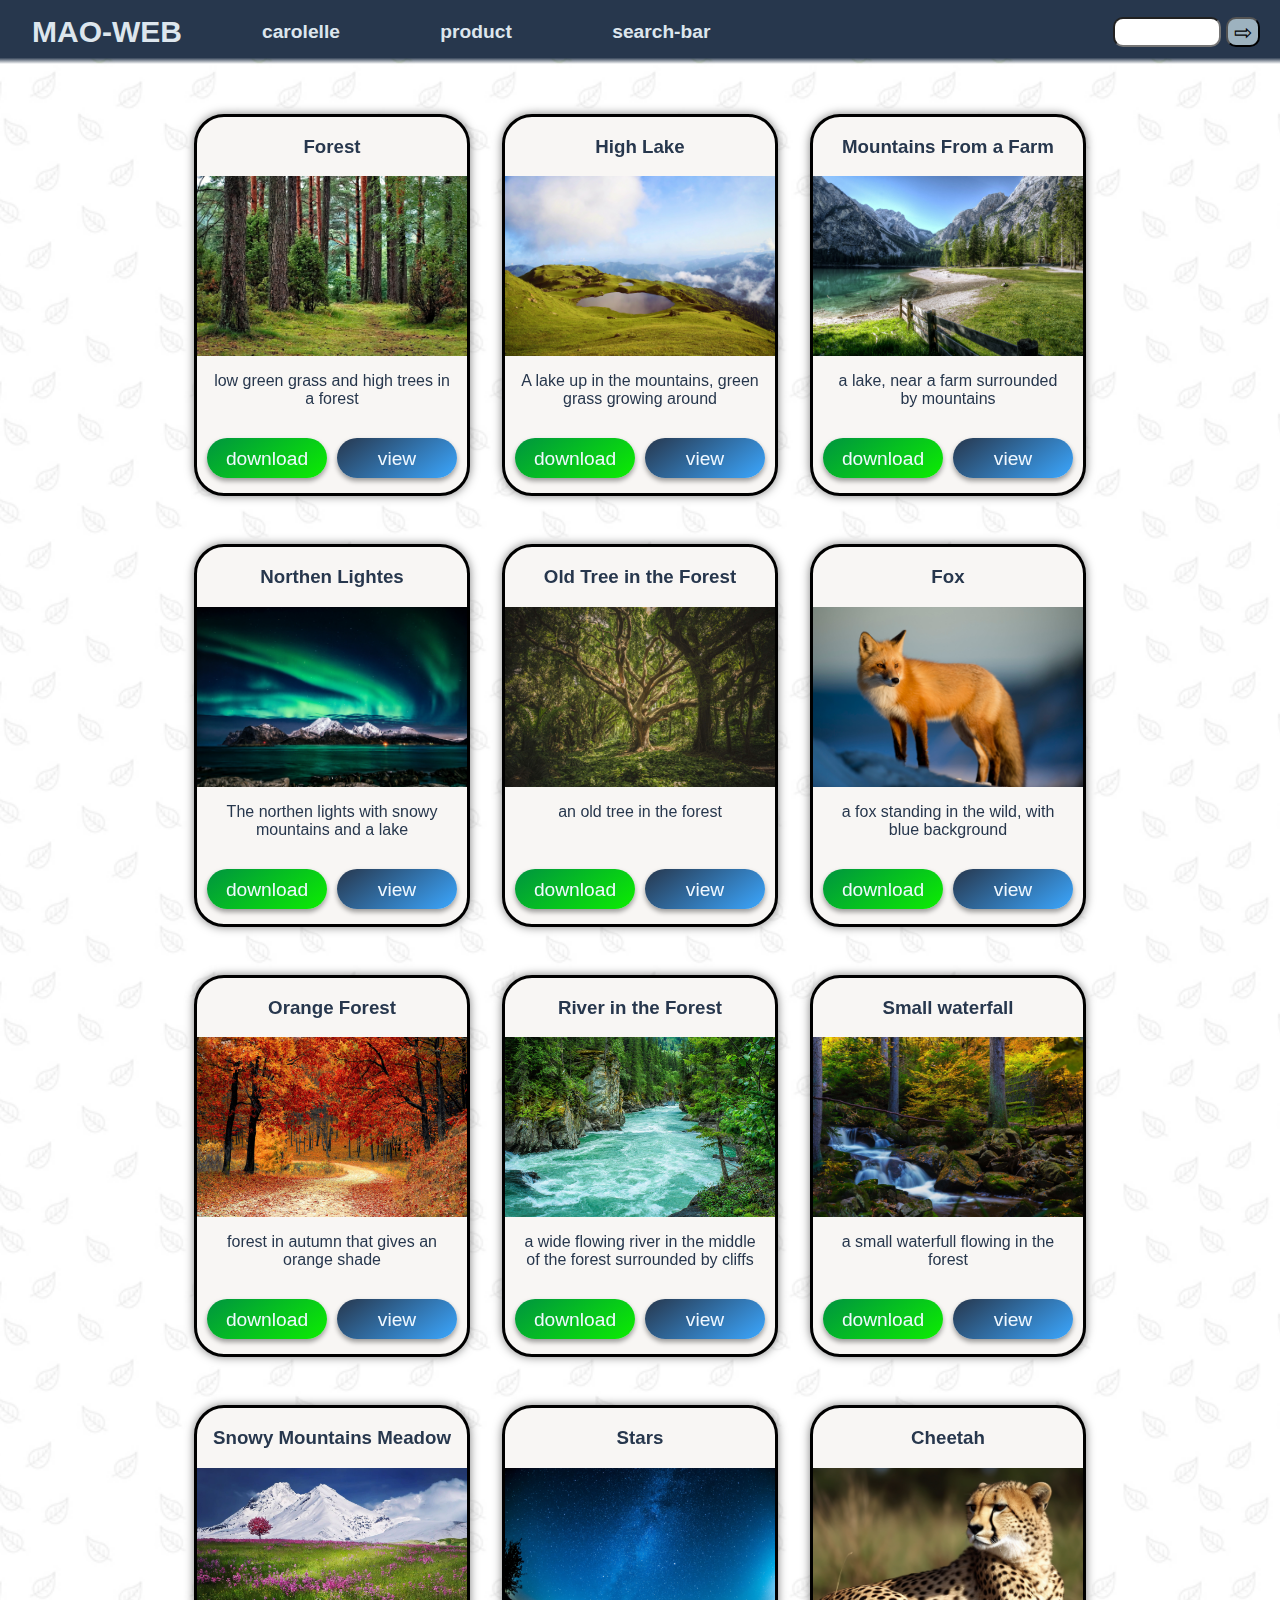
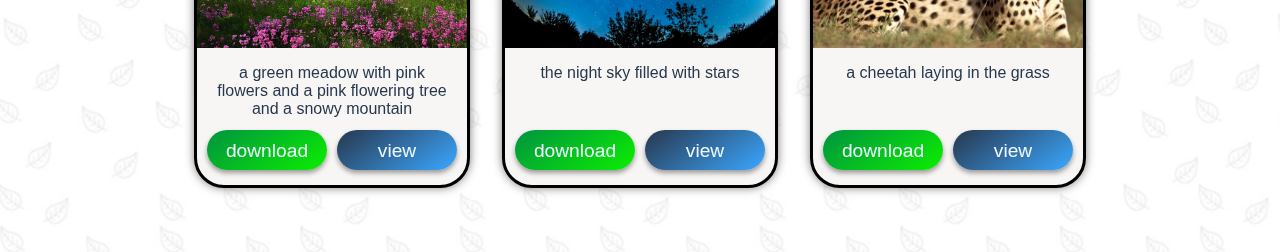
==== index.html @ fda1d151 "Update index.html" ====
<!DOCTYPE html>
<html lang="en">

<head>
    <meta charset="UTF-8">
    <meta http-equiv="X-UA-Compatible" content="IE=edge">
    <meta name="viewport" content="width=device-width, initial-scale=1.0">
    <title>Photo Album</title>
    <link rel="stylesheet" href="styles.css">
</head>

<body>

    <nav>

        <div class="open-phone-bar">
            <hr class="pro">
            <hr>
            <hr>
        </div>
        <div class="nav-div">
            <div>
                <h1 class="mao-web">
                    <span>M</span>
                    <span>A</span>
                    <span>O</span>
                    <span>-</span>
                    <span>W</span>
                    <span>E</span>
                    <span>B</span>
                </h1>
            </div>
            <div class="phone-bar">
                <a class="nav-a">carolelle</a>

                <a class="nav-a">product</a>

                <a class="nav-a">search-bar</a>
            </div>
        </div>

        <div class="form">
            <form action="">
                <input type="text"> <button class="submit">
                    <p>&#8680;</p>
                </button>
            </form>
        </div>

    </nav>

    <div class="big-img-container">
        <p>&#10005;</p>
        <img class="big-img" src="" alt="big image">
    </div>


    <main class="search-bar">
        <h1 class="no-search display-off">can't find anything</h1>
        <div class="img-div">
            <h3>Forest</h3>
            <div class="lds-roller">
                <div></div>
                <div></div>
                <div></div>
                <div></div>
                <div></div>
                <div></div>
                <div></div>
                <div></div>
            </div>
            <img src="images/forest.jpg" alt="forest">
            <div class="description">
                <p>low green grass and high trees in a forest</p>
            </div>
            <div class="buttons">
                <a href="images/forest.jpg" download="forest">
                    <button class="button download-btn">
                        <div class="ani-con">
                            <div class="ani-div"></div>
                        </div>
                        <p>download</p>
                    </button>
                </a>
                <button class="button view-btn">
                    <div class="ani-con">
                        <div class="ani-div"></div>
                    </div>
                    <p>view</p>
                </button>
            </div>

        </div>

        <div class="img-div">
            <h3>High Lake</h3>
            <div class="lds-roller">
                <div></div>
                <div></div>
                <div></div>
                <div></div>
                <div></div>
                <div></div>
                <div></div>
                <div></div>
            </div>
            <img src="images/high lake view.jpg" alt="high lake" loading="lazy">
            <div class="description">
                <p>A lake up in the mountains, green grass growing around</p>
            </div>
            <div class="buttons">
                <a href="images/high lake view.jpg" download="high lake">
                    <button class="button download-btn">
                        <div class="ani-con">
                            <div class="ani-div"></div>
                        </div>
                        <p>download</p>
                    </button>
                </a>
                <button class="button view-btn">
                    <div class="ani-con">
                        <div class="ani-div"></div>
                    </div>
                    <p>view</p>
                </button>
            </div>

        </div>

        <div class="img-div">
            <h3>Mountains From a Farm</h3>
            <div class="lds-roller">
                <div></div>
                <div></div>
                <div></div>
                <div></div>
                <div></div>
                <div></div>
                <div></div>
                <div></div>
            </div>
            <img src="images/mountains from a farm view.jpg" alt="mountains from a farm" loading="lazy">
            <div class="description">
                <p>a lake, near a farm surrounded by mountains</p>
            </div>
            <div class="buttons">
                <a href="images/mountains from a farm view.jpg" download="mountains from a farm">
                    <button class="button download-btn">
                        <div class="ani-con">
                            <div class="ani-div"></div>
                        </div>
                        <p>download</p>
                    </button>
                </a>
                <button class="button view-btn">
                    <div class="ani-con">
                        <div class="ani-div"></div>
                    </div>
                    <p>view</p>
                </button>
            </div>

        </div>

        <div class="img-div">
            <h3>Northen Lightes</h3>
            <div class="lds-roller">
                <div></div>
                <div></div>
                <div></div>
                <div></div>
                <div></div>
                <div></div>
                <div></div>
                <div></div>
            </div>
            <img src="images/northen lightes view.jpg" alt="northen lightes" loading="lazy">
            <div class="description">
                <p>The northen lights with snowy mountains and a lake</p>
            </div>
            <div class="buttons">
                <a href="images/northen lightes view.jpg" download="northen lightes">
                    <button class="button download-btn">
                        <div class="ani-con">
                            <div class="ani-div"></div>
                        </div>
                        <div class="ani-con">
                            <div class="ani-div"></div>
                        </div>
                        <p>download</p>
                    </button>
                </a>
                <button class="button view-btn">
                    <div class="ani-con">
                        <div class="ani-div"></div>
                    </div>
                    <p>view</p>
                </button>
            </div>

        </div>

        <div class="img-div">
            <h3>Old Tree in the Forest</h3>
            <div class="lds-roller">
                <div></div>
                <div></div>
                <div></div>
                <div></div>
                <div></div>
                <div></div>
                <div></div>
                <div></div>
            </div>
            <img src="images/old tree in the forest view.jpg" alt="old tree in the forest" loading="lazy">
            <div class="description">
                <p>an old tree in the forest</p>
            </div>
            <div class="buttons">
                <a href="images/old tree in the forest view.jpg" download="old tree in the forest">
                    <button class="button download-btn">
                        <div class="ani-con">
                            <div class="ani-div"></div>
                        </div>
                        <p>download</p>
                    </button>
                </a>
                <button class="button view-btn">
                    <div class="ani-con">
                        <div class="ani-div"></div>
                    </div>
                    <p>view</p>
                </button>
            </div>

        </div>

        <div class="img-div">
            <h3>Fox</h3>
            <div class="lds-roller">
                <div></div>
                <div></div>
                <div></div>
                <div></div>
                <div></div>
                <div></div>
                <div></div>
                <div></div>
            </div>
            <img src="images/fox.jpg" alt="fox" loading="lazy">
            <div class="description">
                <p>a fox standing in the wild, with blue background</p>
            </div>
            <div class="buttons">
                <a href="images/fox.jpg" download="fox">
                    <button class="button download-btn">
                        <div class="ani-con">
                            <div class="ani-div"></div>
                        </div>
                        <p>download</p>
                    </button>
                </a>
                <button class="button view-btn">
                    <div class="ani-con">
                        <div class="ani-div"></div>
                    </div>
                    <p>view</p>
                </button>
            </div>

        </div>

        <div class="img-div">
            <h3>Orange Forest</h3>
            <div class="lds-roller">
                <div></div>
                <div></div>
                <div></div>
                <div></div>
                <div></div>
                <div></div>
                <div></div>
                <div></div>
            </div>
            <img src="images/orange forest view.jpg" alt="orange forest" loading="lazy">
            <div class="description">
                <p>forest in autumn that gives an orange shade</p>
            </div>
            <div class="buttons">
                <a href="images/orange forest view.jpg" download="orange forest">
                    <button class="button download-btn">
                        <div class="ani-con">
                            <div class="ani-div"></div>
                        </div>
                        <p>download</p>
                    </button>
                </a>
                <button class="button view-btn">
                    <div class="ani-con">
                        <div class="ani-div"></div>
                    </div>
                    <p>view</p>
                </button>
            </div>

        </div>

        <div class="img-div">
            <h3>River in the Forest</h3>
            <div class="lds-roller">
                <div></div>
                <div></div>
                <div></div>
                <div></div>
                <div></div>
                <div></div>
                <div></div>
                <div></div>
            </div>
            <img src="images/river in the forest view.jpg" alt="river in the forest" loading="lazy">
            <div class="description">
                <p>a wide flowing river in the middle of the forest surrounded by cliffs</p>
            </div>
            <div class="buttons">
                <a href="images/river in the forest view.jpg" download="river in the forest">
                    <button class="button download-btn">
                        <div class="ani-con">
                            <div class="ani-div"></div>
                        </div>
                        <p>download</p>
                    </button>
                </a>
                <button class="button view-btn">
                    <div class="ani-con">
                        <div class="ani-div"></div>
                    </div>
                    <p>view</p>
                </button>
            </div>

        </div>

        <div class="img-div">
            <h3>Small waterfall</h3>
            <div class="lds-roller">
                <div></div>
                <div></div>
                <div></div>
                <div></div>
                <div></div>
                <div></div>
                <div></div>
                <div></div>
            </div>
            <img src="images/small waterful im  the forest view.jpg" alt="small waterful im  the forest" loading="lazy">
            <div class="description">
                <p>a small waterfull flowing in the forest</p>
            </div>
            <div class="buttons">
                <a href="images/small waterful im  the forest view.jpg" download="small waterful im  the forest">
                    <button class="button download-btn">
                        <div class="ani-con">
                            <div class="ani-div"></div>
                        </div>
                        <p>download</p>
                    </button>
                </a>
                <button class="button view-btn">
                    <div class="ani-con">
                        <div class="ani-div"></div>
                    </div>
                    <p>view</p>
                </button>
            </div>

        </div>

        <div class="img-div">
            <h3>Snowy Mountains Meadow</h3>
            <div class="lds-roller">
                <div></div>
                <div></div>
                <div></div>
                <div></div>
                <div></div>
                <div></div>
                <div></div>
                <div></div>
            </div>
            <img src="images/snowy mountains in the medo.jpg" alt="snowy mountains in the meadow" loading="lazy">
            <div class="description">
                <p>a green meadow with pink flowers and a pink flowering tree and a snowy mountain</p>
            </div>
            <div class="buttons">
                <a href="images/snowy mountains in the medo.jpg" download="snowy mountains in the meadow">
                    <button class="button download-btn">
                        <div class="ani-con">
                            <div class="ani-div"></div>
                        </div>
                        <p>download</p>
                    </button>
                </a>
                <button class="button view-btn">
                    <div class="ani-con">
                        <div class="ani-div"></div>
                    </div>
                    <p>view</p>
                </button>
            </div>

        </div>

        <div class="img-div">
            <h3>Stars</h3>
            <div class="lds-roller">
                <div></div>
                <div></div>
                <div></div>
                <div></div>
                <div></div>
                <div></div>
                <div></div>
                <div></div>
            </div>
            <img src="images/stars view.jpg" alt="stars" loading="lazy">
            <div class="description">
                <p>the night sky filled with stars</p>
            </div>
            <div class="buttons">
                <a href="images/stars view.jpg" download="stars">
                    <button class="button download-btn">
                        <div class="ani-con">
                            <div class="ani-div"></div>
                        </div>
                        <p>download</p>
                    </button>
                </a>
                <button class="button view-btn">
                    <div class="ani-con">
                        <div class="ani-div"></div>
                    </div>
                    <p>view</p>
                </button>
            </div>

        </div>

        <div class="img-div">
            <h3>Cheetah</h3>
            <div class="lds-roller">
                <div></div>
                <div></div>
                <div></div>
                <div></div>
                <div></div>
                <div></div>
                <div></div>
                <div></div>
            </div>
            <img src="images/cheetah.jpg" alt="cheetah" loading="lazy">
            <div class="description">
                <p>a cheetah laying in the grass</p>
            </div>
            <div class="buttons">
                <a href="images/cheetah.jpg" download="cheetah">
                    <button class="button download-btn">
                        <div class="ani-con">
                            <div class="ani-div"></div>
                        </div>
                        <p>download</p>
                    </button>
                </a>
                <button class="button view-btn">
                    <div class="ani-con">
                        <div class="ani-div"></div>
                    </div>
                    <p>view</p>
                </button>
            </div>

        </div>

    </main>

    <footer></footer>
    <script src="script.js"></script>
</body>

</html>
---- styles.css ----
body {
    background-size: 600px;
    background-image: url("images/pattern.webp");
    margin: 0;
    font-family: Helvetica, sans-serif;
}

h1 {
    color: #DDE6ED;
}

nav {
    background: linear-gradient(to bottom, #27374D 90%, #27374D00);
    display: flex;
    align-items: center;
    justify-content: space-between;
    width: 100vw;

}

.open-phone-bar {
    display: none;
}

.mao-web {
    font-size: 0px;
    margin: 0 2rem;

}

.mao-web span {
    font-size: 30px;
}

.mao-web span:nth-child(1) {
    margin: 0;
    padding: 0;
    animation-name: mao-web;
    animation-duration: 3s;
    animation-delay: 0s;
    animation-iteration-count: infinite;

}


.mao-web span:nth-child(2) {
    margin: 0;
    padding: 0;
    animation-name: mao-web;
    animation-duration: 3s;
    animation-delay: 0.2s;
    animation-iteration-count: infinite;
}

.mao-web span:nth-child(3) {
    margin: 0;
    padding: 0;
    animation-name: mao-web;
    animation-duration: 3s;
    animation-delay: 0.4s;
    animation-iteration-count: infinite;
}

.mao-web span:nth-child(4) {
    margin: 0;
    padding: 0;
    animation-name: mao-web;
    animation-duration: 3s;
    animation-delay: 0.6s;
    animation-iteration-count: infinite;
}

.mao-web span:nth-child(5) {
    margin: 0;
    padding: 0;
    animation-name: mao-web;
    animation-duration: 3s;
    animation-delay: 0.8s;
    animation-iteration-count: infinite;
}

.mao-web span:nth-child(6) {
    margin: 0;
    padding: 0;
    animation-name: mao-web;
    animation-duration: 3s;
    animation-delay: 1s;
    animation-iteration-count: infinite;
}

.mao-web span:nth-child(7) {
    margin: 0;
    padding: 0;
    animation-name: mao-web;
    animation-duration: 3s;
    animation-delay: 1.2s;
    animation-iteration-count: infinite;
}

@keyframes mao-web {
    0% {
        text-shadow: rgb(0, 0, 0) 0px 0 0px;
        ;
    }


    17% {
        text-shadow: white 0px 0px 5px;
    }

    34% {
        text-shadow: rgb(0, 0, 0) 0px 0 0px;
    }


}



.nav-div {
    display: flex;
    align-items: center;
    height: 4rem;
}

.nav-a {
    color: #DDE6ED;
    cursor: pointer;
    font-weight: bold;
    text-decoration: none;
    text-underline-position: inherit;
    margin: 0 3rem;
    font-size: 1.2rem;
    transition: 0.15s;
}



.nav-a:hover {
    text-shadow: #000000 0 0 3px;
    color: #9DB2BF
}

.active-nav-div {
    border-bottom: none;
}

.search-bar img {
    cursor: pointer;
    opacity: 0;
    transition: 0.3s;
    object-fit: cover;
    width: 270px;
    height: 180px;
}

.search-bar img:hover {
    filter: brightness(120%);
}

.search-bar h3 {
    color: #27374D;
    text-align: center;
}

.search-bar p {
    color: #27374D;
    padding: 110px;
    text-align: center;
    padding: 0 5px;
    height: 50px;
}

.loading {
    position: absolute;
}

.search-bar {
    background-color: #ffffff50;
    backdrop-filter: grayscale(100%);
    padding: 5%;
    padding-top: 50px;
    display: flex;
    justify-content: center;
    align-items: center;
    column-gap: 2rem;
    row-gap: 3rem;
    min-height: 74vh;
    flex-flow: wrap;

}

.description {
    padding: 0 10px;
}

.img-div {
    box-shadow: #00000080 0 0 10px;
    background-color: #27374D;
    background-color: #F8F6F4;
    display: flex;
    flex-direction: column;
    align-items: center;
    justify-content: center;
    width: 270px;
    border-style: solid;
    border-radius: 30px;
}

.submit {
    display: flex;
    justify-content: center;
    align-items: center;
    margin-right: 20px;
    padding: auto;
    background-color: #9DB2BF;
    font-size: 1.4rem;
    height: 30px;
    width: 34px;
    border-radius: 10px;
}

.submit:hover {
    background-color: #526D82;
}

.submit:active {
    box-shadow: #9DB2BF 0 0 3px;
}

form {
    display: flex;
    align-items: center;
}


input[type="text"] {
    font-size: 1.2rem;
    margin-right: 5px;
    height: 24px;
    position: relative;
    left: 0px;
    width: 100px;
    border-radius: 10px;
    transition: 0.3s;
}

input[type="text"]:focus {
    outline: none;
    width: 250px;
    box-shadow: #9DB2BF 0 0 10px;
}

.lds-roller {
    display: inline-block;
    position: absolute;
    width: 80px;
    height: 80px;
}

.lds-roller div {
    animation: lds-roller 1.2s cubic-bezier(0.5, 0, 0.5, 1) infinite;
    transform-origin: 40px 40px;
}

.lds-roller div:after {
    content: " ";
    display: block;
    position: absolute;
    width: 7px;
    height: 7px;
    border-radius: 50%;
    background: #27374D;
    margin: -4px 0 0 -4px;
}

.lds-roller div:nth-child(1) {
    animation-delay: -0.036s;
}

.lds-roller div:nth-child(1):after {
    top: 63px;
    left: 63px;
}

.lds-roller div:nth-child(2) {
    animation-delay: -0.072s;
}

.lds-roller div:nth-child(2):after {
    top: 68px;
    left: 56px;
}

.lds-roller div:nth-child(3) {
    animation-delay: -0.108s;
}

.lds-roller div:nth-child(3):after {
    top: 71px;
    left: 48px;
}

.lds-roller div:nth-child(4) {
    animation-delay: -0.144s;
}

.lds-roller div:nth-child(4):after {
    top: 72px;
    left: 40px;
}

.lds-roller div:nth-child(5) {
    animation-delay: -0.18s;
}

.lds-roller div:nth-child(5):after {
    top: 71px;
    left: 32px;
}

.lds-roller div:nth-child(6) {
    animation-delay: -0.216s;
}

.lds-roller div:nth-child(6):after {
    top: 68px;
    left: 24px;
}

.lds-roller div:nth-child(7) {
    animation-delay: -0.252s;
}

.lds-roller div:nth-child(7):after {
    top: 63px;
    left: 17px;
}

.lds-roller div:nth-child(8) {
    animation-delay: -0.288s;
}

.lds-roller div:nth-child(8):after {
    top: 56px;
    left: 12px;
}

@keyframes lds-roller {
    0% {
        transform: rotate(0deg);
    }

    100% {
        transform: rotate(360deg);
    }
}

.big-img-container {
    background-color: #000000d1;
    backdrop-filter: blur(10px);
    width: 100%;
    height: 100%;
    position: fixed;
    display: none;
    align-items: center;
    justify-content: center;
    z-index: 100;
    top: 0;
}

.big-img-container p {
    margin: 0;
    cursor: pointer;
    font-weight: bold;
    font-size: 1.7rem;
    display: flex;
    align-items: center;
    justify-content: center;
    background-color: #00000050;
    width: 50px;
    height: 50px;
    border-radius: 50%;
    color: aliceblue;
    position: absolute;
    top: 20px;
    right: 40px;
}

.big-img {
    max-width: 90vw;
    max-height: 90vh;
}

.buttons {
    display: grid;
    grid-template-columns: 1fr 1fr;
    text-align: center;
    gap: 10px;
}

.buttons p {
    margin: 0;
    padding: 0;
    height: 20px;
    color: aliceblue;
}

.buttons a {
    cursor: default;
    text-decoration: none;
}

.button {
    border: none;
    margin: 0px;
    padding: 0px;
    font-size: 1.2rem;
    transition: 0.3s;
    box-shadow: #00000060 0 3px 5px;
    cursor: pointer;
    display: flex;
    align-items: center;
    justify-content: center;
    margin-bottom: 15px;
    height: 40px;
    width: 120px;
    border-radius: 20px;
}

.button:hover {
    transform: translateY(-3px);
    box-shadow: #00000060 0 6px 15px;
}

.button:active {
    box-shadow: #00000060 0 1px 3px;
    transform: translateY(2px);
}

.view-btn {
    overflow: hidden;
    background: linear-gradient(0.90turn, #3ba7ff, #27374D);
}

.download-btn {
    overflow: hidden;
    background: linear-gradient(0.90turn, #0cee00, #009440);
}

.ani-div {
    background-color: #00ffff;
    height: 200px;
    width: 5px;
    position: absolute;
    z-index: 10;
    transform: translate(-30px);
    animation-iteration-count: infinite;
    animation-name: hover-btn;
    animation-timing-function: ease;
    animation-duration: 3s;

}

.ani-con {
    display: none;
    transform: rotate(15deg)
}


@keyframes hover-btn {
    0% {
        transform: translate(-50px, -150px);
    }

    20% {
        transform: translate(110px, -100px);
    }

    100% {
        transform: translate(110px, -100px);
    }

}

.display-off {
    display: none;
}

@media (max-width: 1140px) {
    .phone-bar {
        transform: scale(0);
        display: flex;
        flex-direction: column;
        background-color: #27374D;
        position: absolute;
        left: 0;
        top: 57px;
        align-items: start;
        padding: 20px 10px 5px;
        z-index: 10;
        border-bottom-right-radius: 20px;
    }

    .nav-a {
        margin: 0.3rem 0.3rem;
        font-size: 1.2rem;
        transition: 0.15s;
    }

    .open-phone-bar {
        padding: 0.1rem;
        display: flex;
        flex-direction: column;
        align-items: center;
        justify-content: center;
        position: absolute;
        left: 10px;
        top: 10px;
        width: 28px;
        height: 28px;
        background-color: #27374D;
        border-style: solid;
        border-color: #DDE6ED;
        border-width: 4px;
        border-radius: 12px;
    }

    .open-phone-bar:hover {
        border-color: #526D82;
    }

    .open-phone-bar hr {
        background-color: #DDE6ED;
        height: 4px;
        width: 65%;
        padding: 0;
        margin: 0.1rem auto;
        border: none;
        border-radius: 1.5px;
    }

    .open-phone-bar hr:hover {
        background-color: #526D82;
    }

    .mao-web {
        font-size: 0px;
        margin: 0 0 0 4rem;
        padding: 0;
    }

    .mao-web span {
        font-size: 1.5rem;
    }

    input[type="text"]:focus {
        width: 100px;
    }

    .big-img-container {
        height: 110%;
    }

    .big-img-container p {
        margin-right: 20px;
    }

    .submit p {
        margin: 0;
        padding: 0;
    }
}


@media (max-width: 300px) {
    .phone-bar {
        transform: scale(0);
        display: flex;
        flex-direction: column;
        background-color: #27374D;
        position: absolute;
        left: 0;
        top: 57px;
        align-items: start;
        padding: 20px 15px;
        z-index: 10;
        border-bottom-right-radius: 20px;
    }

    .nav-a {
        margin: 0.3rem 0.1rem;
        font-size: 1.2rem;
        transition: 0.15s;
    }

    .open-phone-bar {

        display: inline;
        position: absolute;
        left: 8px;
        top: 12px;
        width: 26px;
        height: 26px;
        background-color: #27374D;
        border-style: solid;
        border-color: #DDE6ED;
        border-width: 4px;
        border-radius: 8px;
    }

    .open-phone-bar:hover {
        border-color: #526D82;
    }

    .open-phone-bar hr {
        background-color: #DDE6ED;
        height: 4px;
        width: 65%;
        padding: 0;
        margin: 0.2rem auto;
        border: none;
        border-radius: 1.5px;
    }

    .mao-web {
        font-size: 0px;
        width: 100px;
        margin: 0 0 0 3rem;
        padding: 0;
    }

    .mao-web span {
        font-size: 1.2rem;
    }

    input[type="text"]:focus {
        width: 70px;
    }

    input[type="text"] {
        width: 70px;
    }

    .big-img-container p {

        right: 20px;
    }

    .img-div {
        width: 260px;
    }

    .search-bar img {
        width: 260px;
    }

    button {
        margin-right: 15px;
    }

    .big-img-container {
        height: 110%;
    }

}
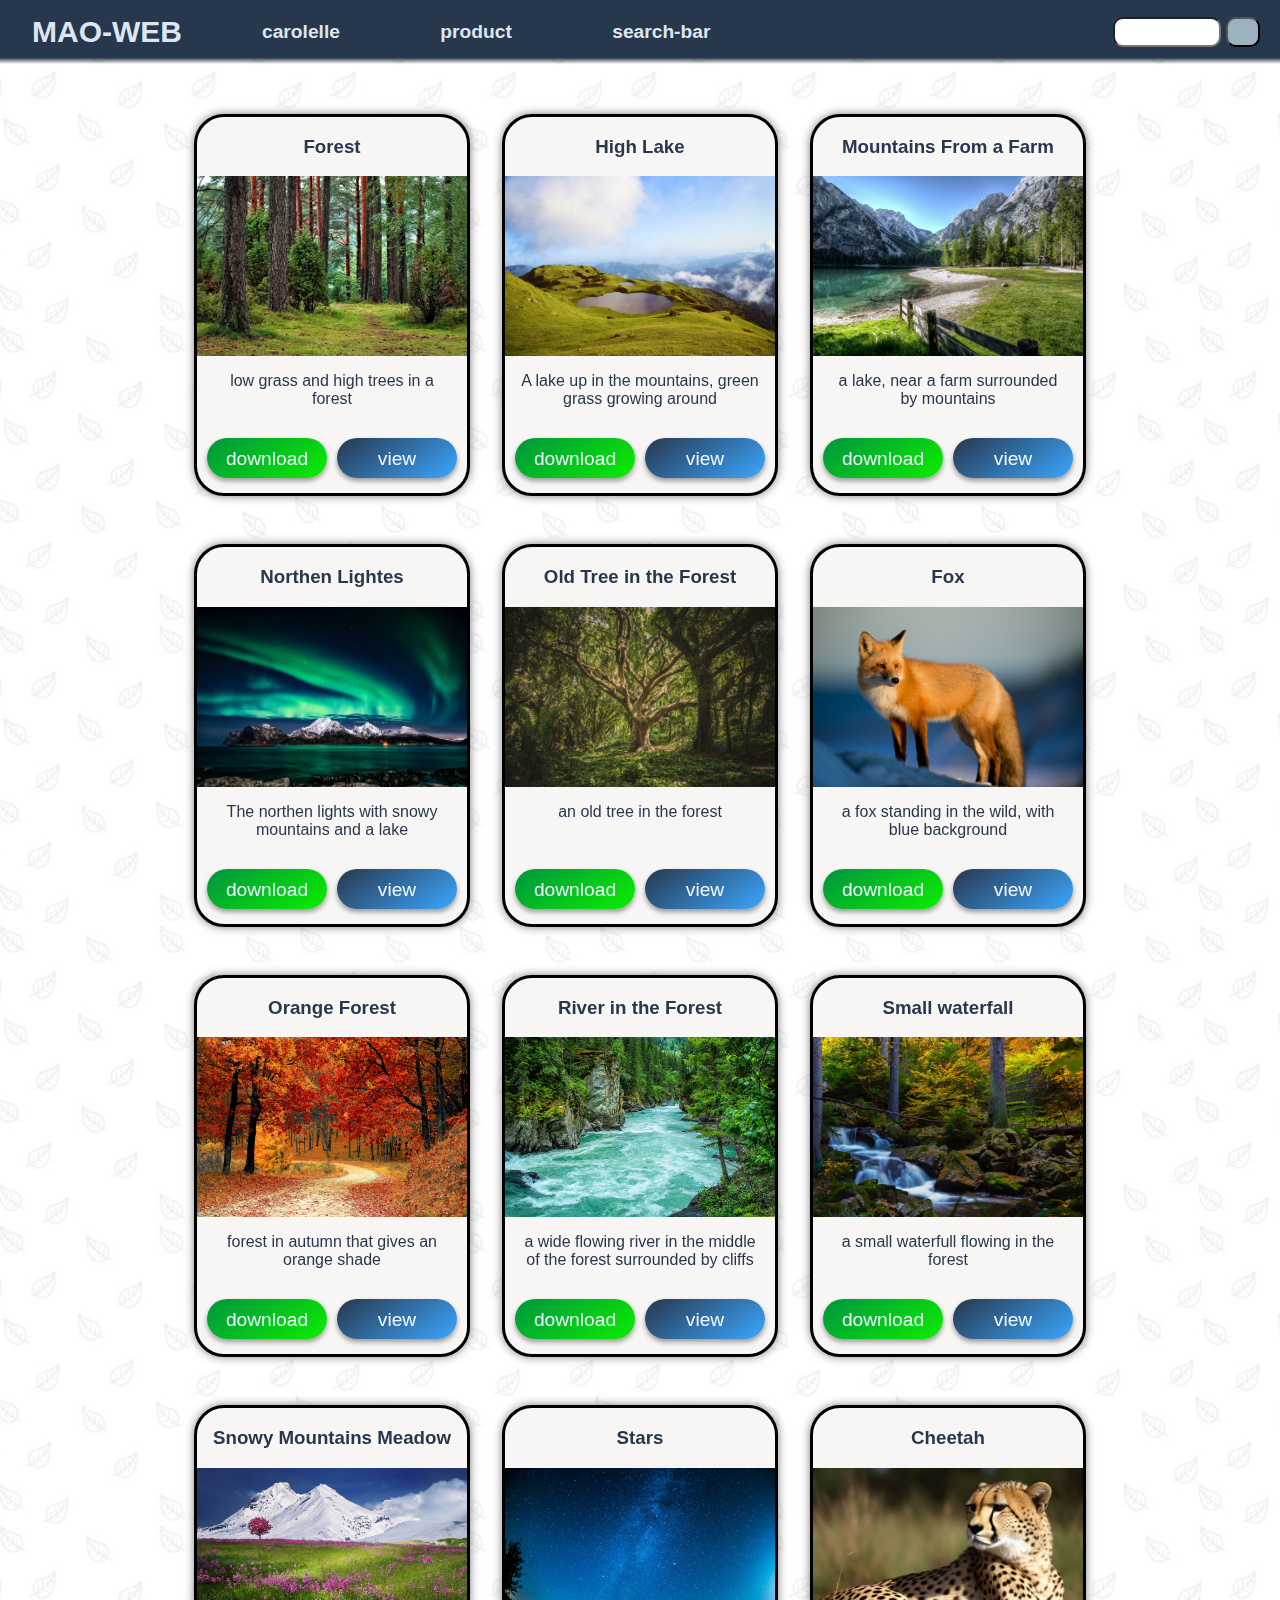
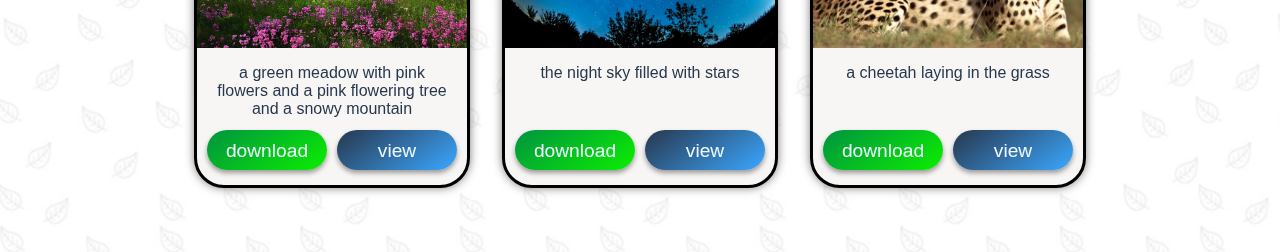
==== commit 7323ef4e: "Add files via upload" ====
--- a/index.html
+++ b/index.html
@@ -42,7 +42,7 @@
         <div class="form">
             <form action="">
                 <input type="text"> <button class="submit">
-                    <p>&#8680;</p>
+                    <img src="images/search.png" alt="">
                 </button>
             </form>
         </div>
@@ -71,7 +71,7 @@
             </div>
             <img src="images/forest.jpg" alt="forest">
             <div class="description">
-                <p>low green grass and high trees in a forest</p>
+                <p>low grass and high trees in a forest</p>
             </div>
             <div class="buttons">
                 <a href="images/forest.jpg" download="forest">
@@ -486,4 +486,4 @@
     <script src="script.js"></script>
 </body>
 
-</html>
+</html>--- a/styles.css
+++ b/styles.css
@@ -218,6 +218,11 @@
     height: 30px;
     width: 34px;
     border-radius: 10px;
+}
+
+.submit img {
+    height: 15px;
+    width: 15px;
 }
 
 .submit:hover {
@@ -566,6 +571,12 @@
         margin-right: 20px;
     }
 
+    .submit {
+        display: flex;
+        align-items: center;
+        justify-content: center;
+    }
+
     .submit p {
         margin: 0;
         padding: 0;
@@ -663,4 +674,4 @@
         height: 110%;
     }
 
-}
+}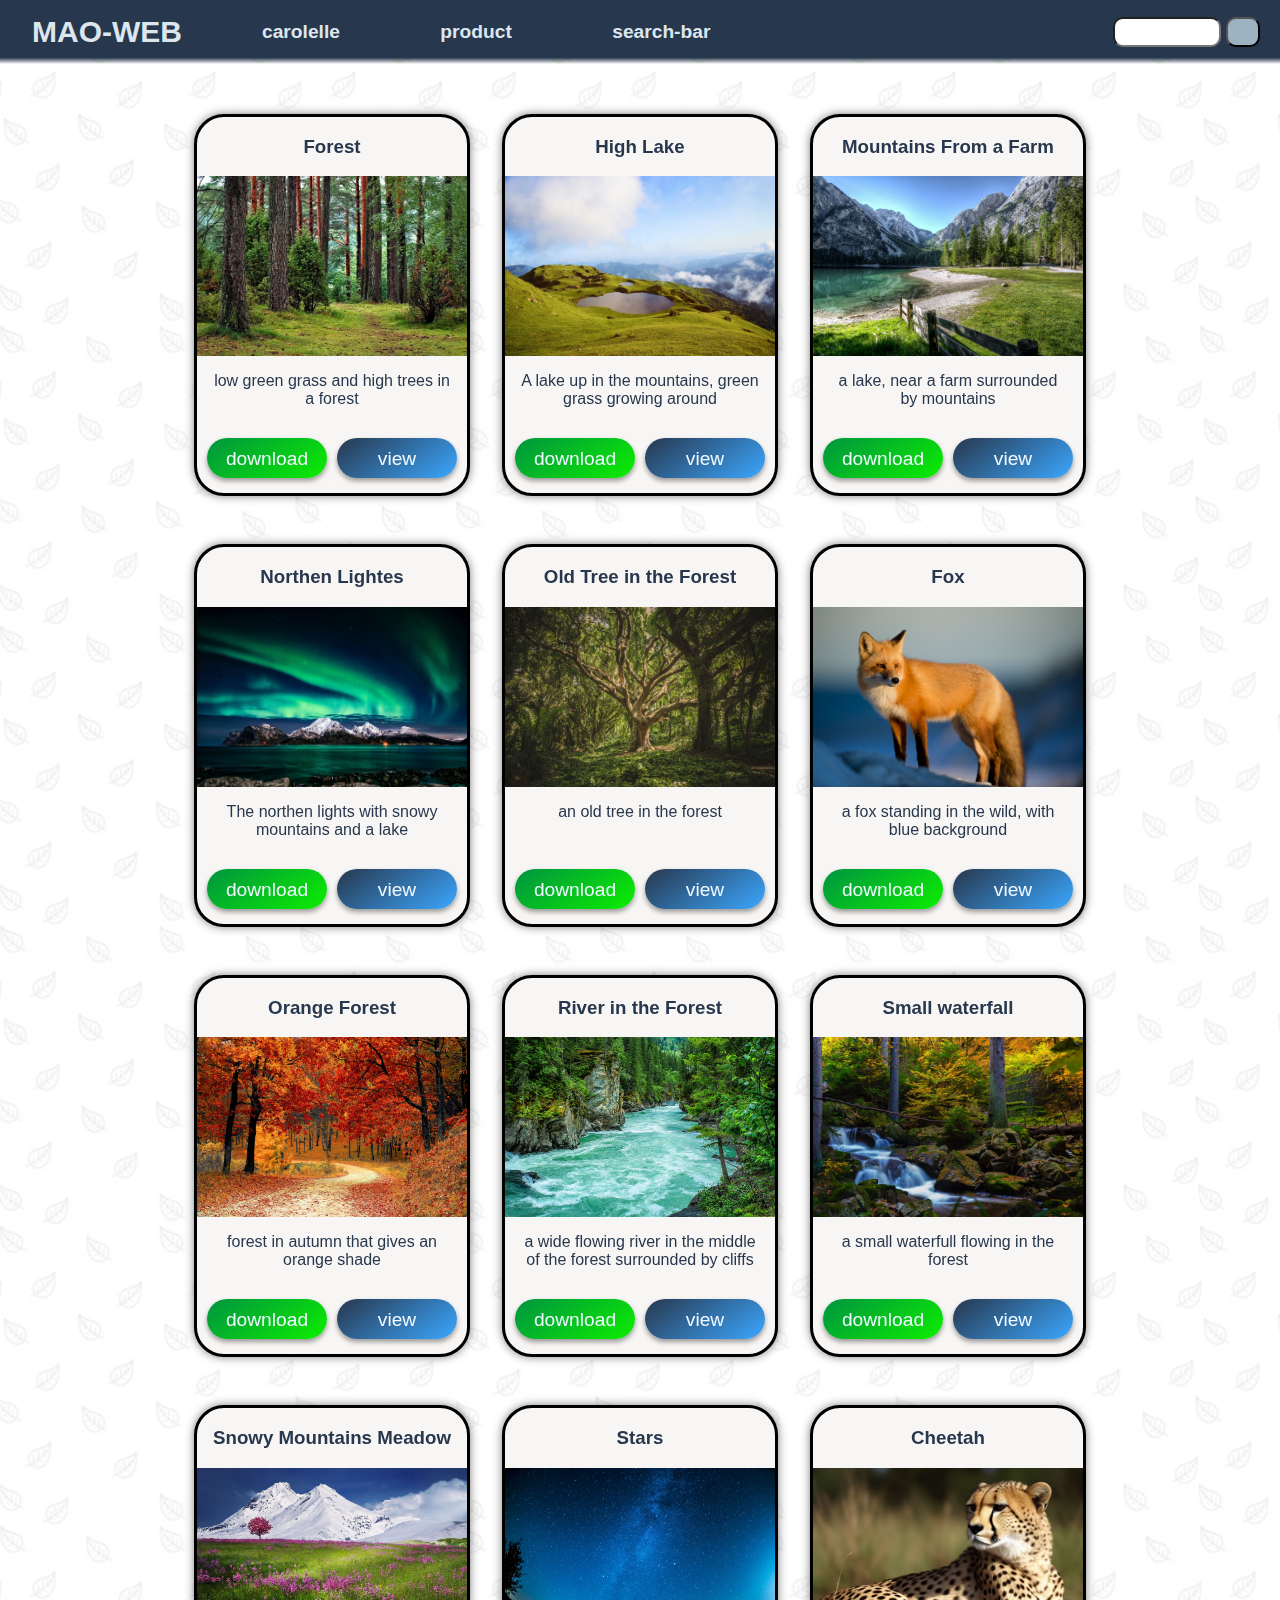
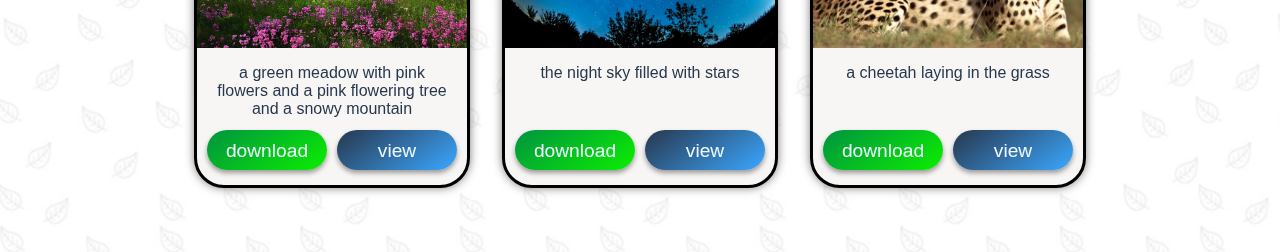
==== commit 3be58316: "Update index.html" ====
--- a/index.html
+++ b/index.html
@@ -71,7 +71,7 @@
             </div>
             <img src="images/forest.jpg" alt="forest">
             <div class="description">
-                <p>low grass and high trees in a forest</p>
+                <p>low green grass and high trees in a forest</p>
             </div>
             <div class="buttons">
                 <a href="images/forest.jpg" download="forest">
@@ -486,4 +486,4 @@
     <script src="script.js"></script>
 </body>
 
-</html>+</html>
--- a/styles.css
+++ b/styles.css
@@ -221,6 +221,7 @@
 }
 
 .submit img {
+    position: absolute;
     height: 15px;
     width: 15px;
 }
@@ -674,4 +675,4 @@
         height: 110%;
     }
 
-}+}
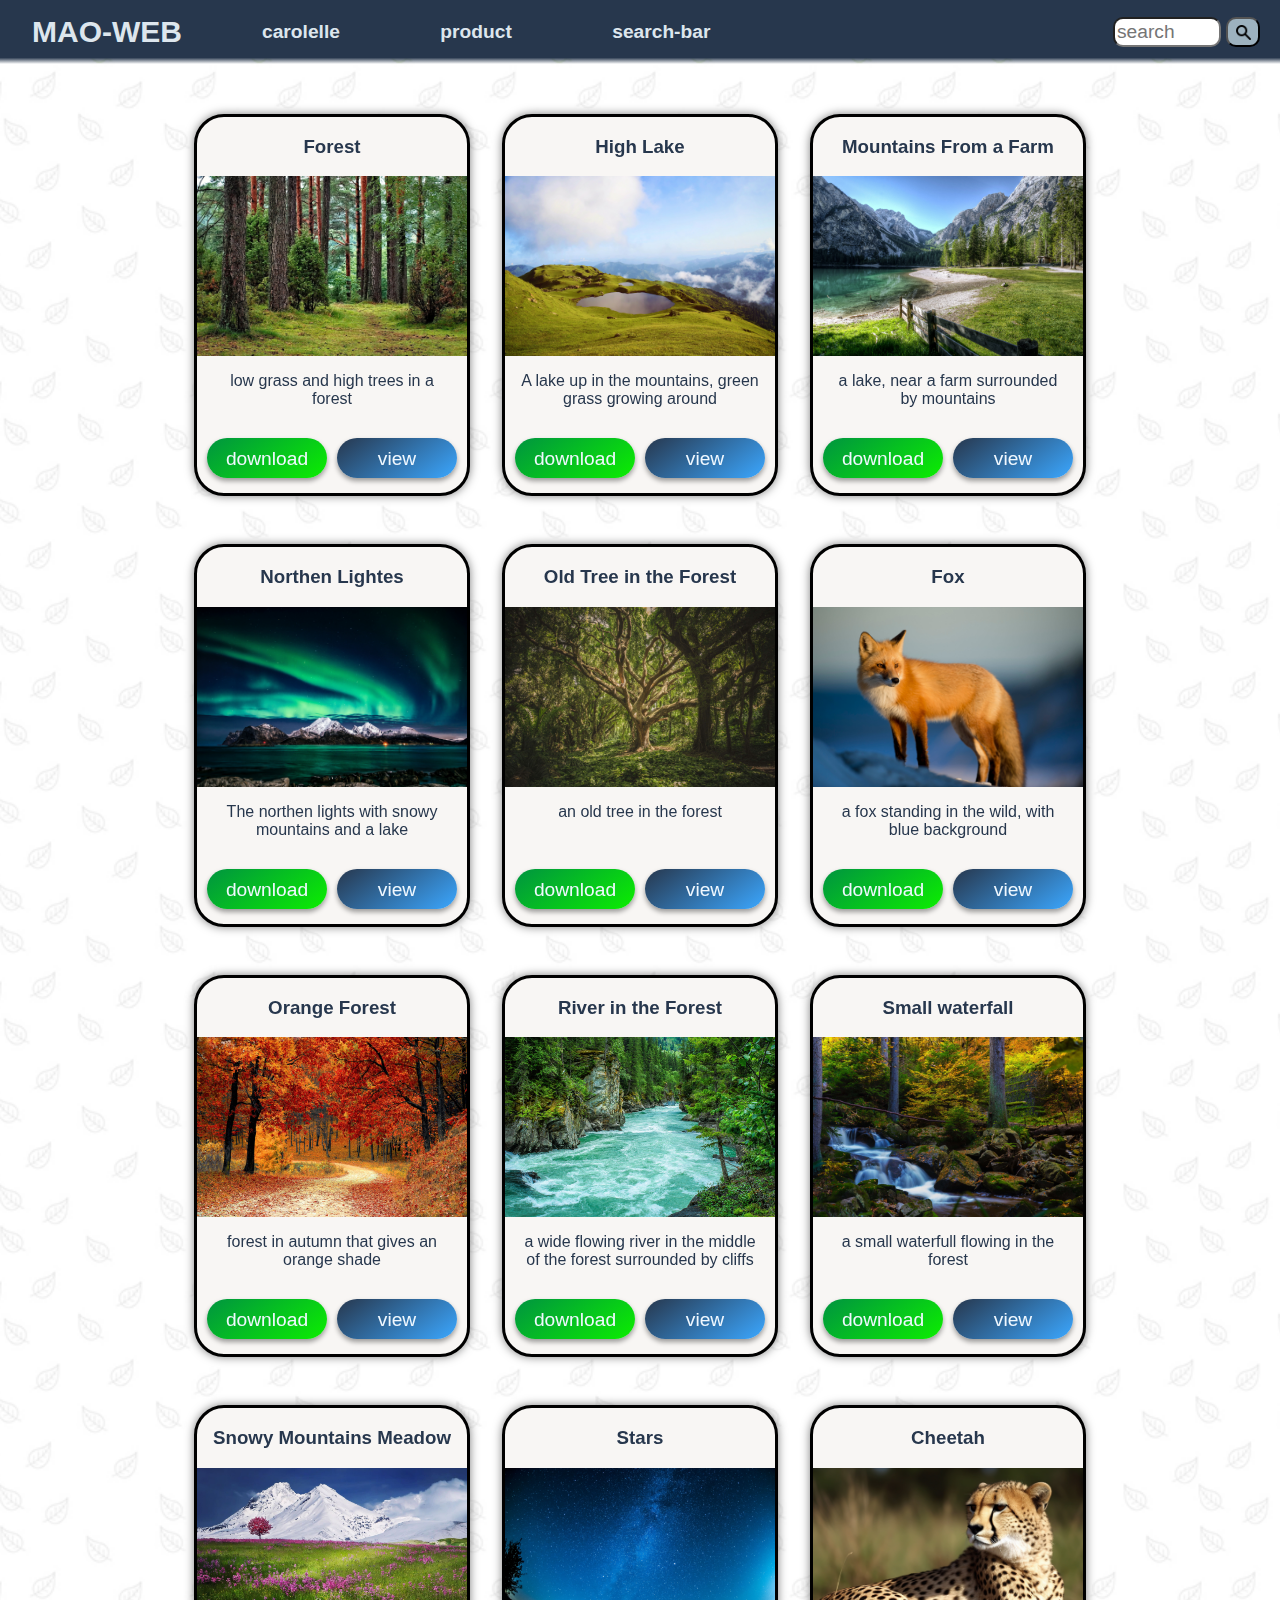
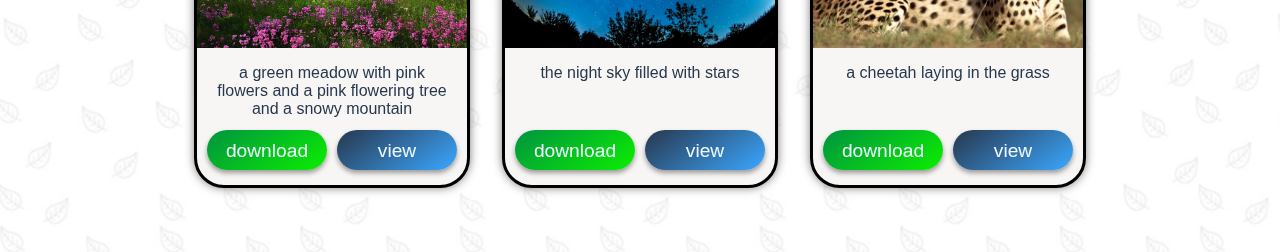
==== commit c4bf1578: "Add files via upload" ====
--- a/index.html
+++ b/index.html
@@ -41,7 +41,7 @@
 
         <div class="form">
             <form action="">
-                <input type="text"> <button class="submit">
+                <input type="text" placeholder="search"> <button class="submit">
                     <img src="images/search.png" alt="">
                 </button>
             </form>
@@ -71,7 +71,7 @@
             </div>
             <img src="images/forest.jpg" alt="forest">
             <div class="description">
-                <p>low green grass and high trees in a forest</p>
+                <p>low grass and high trees in a forest</p>
             </div>
             <div class="buttons">
                 <a href="images/forest.jpg" download="forest">
@@ -486,4 +486,4 @@
     <script src="script.js"></script>
 </body>
 
-</html>
+</html>--- a/styles.css
+++ b/styles.css
@@ -221,7 +221,6 @@
 }
 
 .submit img {
-    position: absolute;
     height: 15px;
     width: 15px;
 }
@@ -521,15 +520,15 @@
         align-items: center;
         justify-content: center;
         position: absolute;
-        left: 10px;
-        top: 10px;
-        width: 28px;
-        height: 28px;
+        left: 14px;
+        top: 18px;
+        width: 18px;
+        height: 18px;
         background-color: #27374D;
         border-style: solid;
         border-color: #DDE6ED;
-        border-width: 4px;
-        border-radius: 12px;
+        border-width: 2.5px;
+        border-radius: 8px;
     }
 
     .open-phone-bar:hover {
@@ -538,7 +537,7 @@
 
     .open-phone-bar hr {
         background-color: #DDE6ED;
-        height: 4px;
+        height: 2.5px;
         width: 65%;
         padding: 0;
         margin: 0.1rem auto;
@@ -569,7 +568,7 @@
     }
 
     .big-img-container p {
-        margin-right: 20px;
+        right: 20px;
     }
 
     .submit {
@@ -582,97 +581,4 @@
         margin: 0;
         padding: 0;
     }
-}
-
-
-@media (max-width: 300px) {
-    .phone-bar {
-        transform: scale(0);
-        display: flex;
-        flex-direction: column;
-        background-color: #27374D;
-        position: absolute;
-        left: 0;
-        top: 57px;
-        align-items: start;
-        padding: 20px 15px;
-        z-index: 10;
-        border-bottom-right-radius: 20px;
-    }
-
-    .nav-a {
-        margin: 0.3rem 0.1rem;
-        font-size: 1.2rem;
-        transition: 0.15s;
-    }
-
-    .open-phone-bar {
-
-        display: inline;
-        position: absolute;
-        left: 8px;
-        top: 12px;
-        width: 26px;
-        height: 26px;
-        background-color: #27374D;
-        border-style: solid;
-        border-color: #DDE6ED;
-        border-width: 4px;
-        border-radius: 8px;
-    }
-
-    .open-phone-bar:hover {
-        border-color: #526D82;
-    }
-
-    .open-phone-bar hr {
-        background-color: #DDE6ED;
-        height: 4px;
-        width: 65%;
-        padding: 0;
-        margin: 0.2rem auto;
-        border: none;
-        border-radius: 1.5px;
-    }
-
-    .mao-web {
-        font-size: 0px;
-        width: 100px;
-        margin: 0 0 0 3rem;
-        padding: 0;
-    }
-
-    .mao-web span {
-        font-size: 1.2rem;
-    }
-
-    input[type="text"]:focus {
-        width: 70px;
-    }
-
-    input[type="text"] {
-        width: 70px;
-    }
-
-    .big-img-container p {
-
-        right: 20px;
-    }
-
-    .img-div {
-        width: 260px;
-    }
-
-    .search-bar img {
-        width: 260px;
-    }
-
-    button {
-        margin-right: 15px;
-    }
-
-    .big-img-container {
-        height: 110%;
-    }
-
-}
+}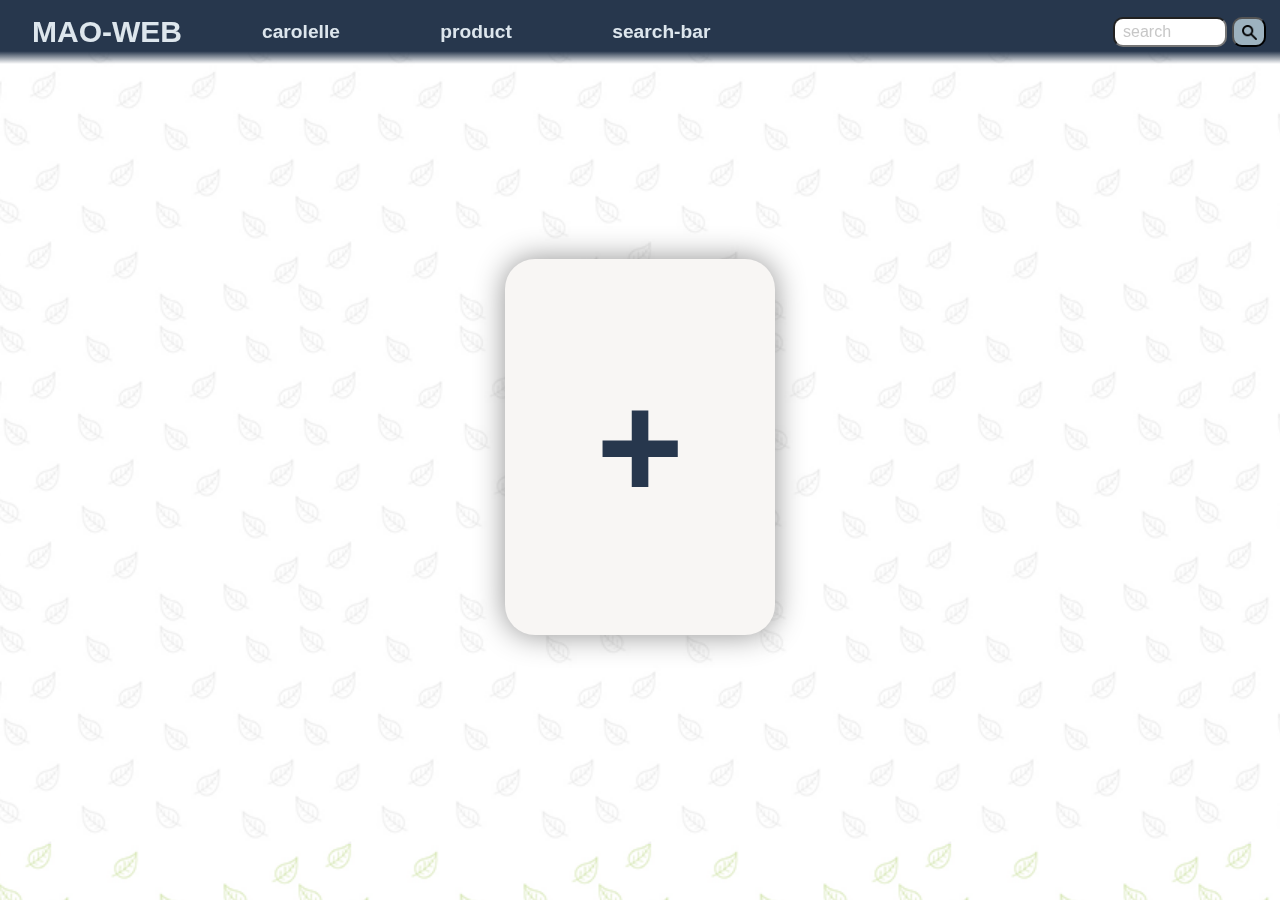
==== commit 2d01ce99: "Add files via upload" ====
--- a/index.html
+++ b/index.html
@@ -7,6 +7,7 @@
     <meta name="viewport" content="width=device-width, initial-scale=1.0">
     <title>Photo Album</title>
     <link rel="stylesheet" href="styles.css">
+    <script defer src="script.js"></script>
 </head>
 
 <body>
@@ -39,13 +40,12 @@
             </div>
         </div>
 
-        <div class="form">
-            <form action="">
-                <input type="text" placeholder="search"> <button class="submit">
-                    <img src="images/search.png" alt="">
-                </button>
-            </form>
-        </div>
+        <form class="search-form" action="">
+            <input class="search-input" type="text" placeholder="search"> <button class="submit">
+                <img src="images/search.png" alt="">
+            </button>
+        </form>
+
 
     </nav>
 
@@ -53,437 +53,46 @@
         <p>&#10005;</p>
         <img class="big-img" src="" alt="big image">
     </div>
+    <div class="insert-form display-off">
+        <form class="add-image-form">
+            <h2 class="add-image-title">+ add image</h1>
+                <label>Image URL</label><input class="URL" type="text">
+                <label>Title</label><input maxlength="20" class="title" type="text">
+                <label>Description</label>
+                <textarea maxlength="50" class="description"></textarea>
+                <div class="add-buttons">
+                    <button class="button cancel-btn">
+                        <div class="ani-con">
+                            <div class="ani-div"></div>
+                        </div>cancel
+                    </button>
+
+                    <button class="add-btn">
+                        <div class="ani-con">
+                            <div class="ani-div"></div>
+                        </div>add
+                    </button>
+                </div>
+        </form>
+    </div>
 
 
     <main class="search-bar">
+
         <h1 class="no-search display-off">can't find anything</h1>
-        <div class="img-div">
-            <h3>Forest</h3>
-            <div class="lds-roller">
-                <div></div>
-                <div></div>
-                <div></div>
-                <div></div>
-                <div></div>
-                <div></div>
-                <div></div>
-                <div></div>
+
+
+
+        <div class="plus-div">
+
+            <div class="plus">
+                <h1>+</h1>
             </div>
-            <img src="images/forest.jpg" alt="forest">
-            <div class="description">
-                <p>low grass and high trees in a forest</p>
-            </div>
-            <div class="buttons">
-                <a href="images/forest.jpg" download="forest">
-                    <button class="button download-btn">
-                        <div class="ani-con">
-                            <div class="ani-div"></div>
-                        </div>
-                        <p>download</p>
-                    </button>
-                </a>
-                <button class="button view-btn">
-                    <div class="ani-con">
-                        <div class="ani-div"></div>
-                    </div>
-                    <p>view</p>
-                </button>
-            </div>
-
-        </div>
-
-        <div class="img-div">
-            <h3>High Lake</h3>
-            <div class="lds-roller">
-                <div></div>
-                <div></div>
-                <div></div>
-                <div></div>
-                <div></div>
-                <div></div>
-                <div></div>
-                <div></div>
-            </div>
-            <img src="images/high lake view.jpg" alt="high lake" loading="lazy">
-            <div class="description">
-                <p>A lake up in the mountains, green grass growing around</p>
-            </div>
-            <div class="buttons">
-                <a href="images/high lake view.jpg" download="high lake">
-                    <button class="button download-btn">
-                        <div class="ani-con">
-                            <div class="ani-div"></div>
-                        </div>
-                        <p>download</p>
-                    </button>
-                </a>
-                <button class="button view-btn">
-                    <div class="ani-con">
-                        <div class="ani-div"></div>
-                    </div>
-                    <p>view</p>
-                </button>
-            </div>
-
-        </div>
-
-        <div class="img-div">
-            <h3>Mountains From a Farm</h3>
-            <div class="lds-roller">
-                <div></div>
-                <div></div>
-                <div></div>
-                <div></div>
-                <div></div>
-                <div></div>
-                <div></div>
-                <div></div>
-            </div>
-            <img src="images/mountains from a farm view.jpg" alt="mountains from a farm" loading="lazy">
-            <div class="description">
-                <p>a lake, near a farm surrounded by mountains</p>
-            </div>
-            <div class="buttons">
-                <a href="images/mountains from a farm view.jpg" download="mountains from a farm">
-                    <button class="button download-btn">
-                        <div class="ani-con">
-                            <div class="ani-div"></div>
-                        </div>
-                        <p>download</p>
-                    </button>
-                </a>
-                <button class="button view-btn">
-                    <div class="ani-con">
-                        <div class="ani-div"></div>
-                    </div>
-                    <p>view</p>
-                </button>
-            </div>
-
-        </div>
-
-        <div class="img-div">
-            <h3>Northen Lightes</h3>
-            <div class="lds-roller">
-                <div></div>
-                <div></div>
-                <div></div>
-                <div></div>
-                <div></div>
-                <div></div>
-                <div></div>
-                <div></div>
-            </div>
-            <img src="images/northen lightes view.jpg" alt="northen lightes" loading="lazy">
-            <div class="description">
-                <p>The northen lights with snowy mountains and a lake</p>
-            </div>
-            <div class="buttons">
-                <a href="images/northen lightes view.jpg" download="northen lightes">
-                    <button class="button download-btn">
-                        <div class="ani-con">
-                            <div class="ani-div"></div>
-                        </div>
-                        <div class="ani-con">
-                            <div class="ani-div"></div>
-                        </div>
-                        <p>download</p>
-                    </button>
-                </a>
-                <button class="button view-btn">
-                    <div class="ani-con">
-                        <div class="ani-div"></div>
-                    </div>
-                    <p>view</p>
-                </button>
-            </div>
-
-        </div>
-
-        <div class="img-div">
-            <h3>Old Tree in the Forest</h3>
-            <div class="lds-roller">
-                <div></div>
-                <div></div>
-                <div></div>
-                <div></div>
-                <div></div>
-                <div></div>
-                <div></div>
-                <div></div>
-            </div>
-            <img src="images/old tree in the forest view.jpg" alt="old tree in the forest" loading="lazy">
-            <div class="description">
-                <p>an old tree in the forest</p>
-            </div>
-            <div class="buttons">
-                <a href="images/old tree in the forest view.jpg" download="old tree in the forest">
-                    <button class="button download-btn">
-                        <div class="ani-con">
-                            <div class="ani-div"></div>
-                        </div>
-                        <p>download</p>
-                    </button>
-                </a>
-                <button class="button view-btn">
-                    <div class="ani-con">
-                        <div class="ani-div"></div>
-                    </div>
-                    <p>view</p>
-                </button>
-            </div>
-
-        </div>
-
-        <div class="img-div">
-            <h3>Fox</h3>
-            <div class="lds-roller">
-                <div></div>
-                <div></div>
-                <div></div>
-                <div></div>
-                <div></div>
-                <div></div>
-                <div></div>
-                <div></div>
-            </div>
-            <img src="images/fox.jpg" alt="fox" loading="lazy">
-            <div class="description">
-                <p>a fox standing in the wild, with blue background</p>
-            </div>
-            <div class="buttons">
-                <a href="images/fox.jpg" download="fox">
-                    <button class="button download-btn">
-                        <div class="ani-con">
-                            <div class="ani-div"></div>
-                        </div>
-                        <p>download</p>
-                    </button>
-                </a>
-                <button class="button view-btn">
-                    <div class="ani-con">
-                        <div class="ani-div"></div>
-                    </div>
-                    <p>view</p>
-                </button>
-            </div>
-
-        </div>
-
-        <div class="img-div">
-            <h3>Orange Forest</h3>
-            <div class="lds-roller">
-                <div></div>
-                <div></div>
-                <div></div>
-                <div></div>
-                <div></div>
-                <div></div>
-                <div></div>
-                <div></div>
-            </div>
-            <img src="images/orange forest view.jpg" alt="orange forest" loading="lazy">
-            <div class="description">
-                <p>forest in autumn that gives an orange shade</p>
-            </div>
-            <div class="buttons">
-                <a href="images/orange forest view.jpg" download="orange forest">
-                    <button class="button download-btn">
-                        <div class="ani-con">
-                            <div class="ani-div"></div>
-                        </div>
-                        <p>download</p>
-                    </button>
-                </a>
-                <button class="button view-btn">
-                    <div class="ani-con">
-                        <div class="ani-div"></div>
-                    </div>
-                    <p>view</p>
-                </button>
-            </div>
-
-        </div>
-
-        <div class="img-div">
-            <h3>River in the Forest</h3>
-            <div class="lds-roller">
-                <div></div>
-                <div></div>
-                <div></div>
-                <div></div>
-                <div></div>
-                <div></div>
-                <div></div>
-                <div></div>
-            </div>
-            <img src="images/river in the forest view.jpg" alt="river in the forest" loading="lazy">
-            <div class="description">
-                <p>a wide flowing river in the middle of the forest surrounded by cliffs</p>
-            </div>
-            <div class="buttons">
-                <a href="images/river in the forest view.jpg" download="river in the forest">
-                    <button class="button download-btn">
-                        <div class="ani-con">
-                            <div class="ani-div"></div>
-                        </div>
-                        <p>download</p>
-                    </button>
-                </a>
-                <button class="button view-btn">
-                    <div class="ani-con">
-                        <div class="ani-div"></div>
-                    </div>
-                    <p>view</p>
-                </button>
-            </div>
-
-        </div>
-
-        <div class="img-div">
-            <h3>Small waterfall</h3>
-            <div class="lds-roller">
-                <div></div>
-                <div></div>
-                <div></div>
-                <div></div>
-                <div></div>
-                <div></div>
-                <div></div>
-                <div></div>
-            </div>
-            <img src="images/small waterful im  the forest view.jpg" alt="small waterful im  the forest" loading="lazy">
-            <div class="description">
-                <p>a small waterfull flowing in the forest</p>
-            </div>
-            <div class="buttons">
-                <a href="images/small waterful im  the forest view.jpg" download="small waterful im  the forest">
-                    <button class="button download-btn">
-                        <div class="ani-con">
-                            <div class="ani-div"></div>
-                        </div>
-                        <p>download</p>
-                    </button>
-                </a>
-                <button class="button view-btn">
-                    <div class="ani-con">
-                        <div class="ani-div"></div>
-                    </div>
-                    <p>view</p>
-                </button>
-            </div>
-
-        </div>
-
-        <div class="img-div">
-            <h3>Snowy Mountains Meadow</h3>
-            <div class="lds-roller">
-                <div></div>
-                <div></div>
-                <div></div>
-                <div></div>
-                <div></div>
-                <div></div>
-                <div></div>
-                <div></div>
-            </div>
-            <img src="images/snowy mountains in the medo.jpg" alt="snowy mountains in the meadow" loading="lazy">
-            <div class="description">
-                <p>a green meadow with pink flowers and a pink flowering tree and a snowy mountain</p>
-            </div>
-            <div class="buttons">
-                <a href="images/snowy mountains in the medo.jpg" download="snowy mountains in the meadow">
-                    <button class="button download-btn">
-                        <div class="ani-con">
-                            <div class="ani-div"></div>
-                        </div>
-                        <p>download</p>
-                    </button>
-                </a>
-                <button class="button view-btn">
-                    <div class="ani-con">
-                        <div class="ani-div"></div>
-                    </div>
-                    <p>view</p>
-                </button>
-            </div>
-
-        </div>
-
-        <div class="img-div">
-            <h3>Stars</h3>
-            <div class="lds-roller">
-                <div></div>
-                <div></div>
-                <div></div>
-                <div></div>
-                <div></div>
-                <div></div>
-                <div></div>
-                <div></div>
-            </div>
-            <img src="images/stars view.jpg" alt="stars" loading="lazy">
-            <div class="description">
-                <p>the night sky filled with stars</p>
-            </div>
-            <div class="buttons">
-                <a href="images/stars view.jpg" download="stars">
-                    <button class="button download-btn">
-                        <div class="ani-con">
-                            <div class="ani-div"></div>
-                        </div>
-                        <p>download</p>
-                    </button>
-                </a>
-                <button class="button view-btn">
-                    <div class="ani-con">
-                        <div class="ani-div"></div>
-                    </div>
-                    <p>view</p>
-                </button>
-            </div>
-
-        </div>
-
-        <div class="img-div">
-            <h3>Cheetah</h3>
-            <div class="lds-roller">
-                <div></div>
-                <div></div>
-                <div></div>
-                <div></div>
-                <div></div>
-                <div></div>
-                <div></div>
-                <div></div>
-            </div>
-            <img src="images/cheetah.jpg" alt="cheetah" loading="lazy">
-            <div class="description">
-                <p>a cheetah laying in the grass</p>
-            </div>
-            <div class="buttons">
-                <a href="images/cheetah.jpg" download="cheetah">
-                    <button class="button download-btn">
-                        <div class="ani-con">
-                            <div class="ani-div"></div>
-                        </div>
-                        <p>download</p>
-                    </button>
-                </a>
-                <button class="button view-btn">
-                    <div class="ani-con">
-                        <div class="ani-div"></div>
-                    </div>
-                    <p>view</p>
-                </button>
-            </div>
-
-        </div>
 
     </main>
 
     <footer></footer>
-    <script src="script.js"></script>
+
 </body>
 
 </html>--- a/styles.css
+++ b/styles.css
@@ -2,6 +2,7 @@
     background-size: 600px;
     background-image: url("images/pattern.webp");
     margin: 0;
+    padding: 0;
     font-family: Helvetica, sans-serif;
 }
 
@@ -10,11 +11,14 @@
 }
 
 nav {
-    background: linear-gradient(to bottom, #27374D 90%, #27374D00);
+    margin: 0;
+    padding: 0;
+    background: linear-gradient(to bottom, #27374D 80%, #ffffff50);
+    backdrop-filter: grayscale(100%);
     display: flex;
     align-items: center;
     justify-content: space-between;
-    width: 100vw;
+    width: 100%;
 
 }
 
@@ -116,6 +120,10 @@
 }
 
 
+.no-search {
+    position: absolute;
+    top: 0
+}
 
 .nav-div {
     display: flex;
@@ -154,18 +162,48 @@
     height: 180px;
 }
 
+.plus {
+    margin: 6.1rem 0;
+    display: flex;
+    align-items: center;
+    justify-content: center;
+    cursor: pointer;
+    transition: 0.5s;
+    width: 270px;
+    height: 180px;
+}
+
+.plus h1 {
+    margin: 0;
+    color: #27374D;
+    font-size: 150px;
+}
+
+.plus-div {
+    box-shadow: #00000070 0 0 30px;
+    color: #27374D;
+    background-color: #F8F6F4;
+    display: flex;
+    flex-direction: column;
+    align-items: center;
+    justify-content: center;
+    width: 270px;
+    border-style: none;
+    border-radius: 30px;
+    order: 100;
+}
+
 .search-bar img:hover {
     filter: brightness(120%);
 }
 
-.search-bar h3 {
+.search-bar .img-title {
     color: #27374D;
     text-align: center;
 }
 
-.search-bar p {
+.search-bar .descripsion-par {
     color: #27374D;
-    padding: 110px;
     text-align: center;
     padding: 0 5px;
     height: 50px;
@@ -176,6 +214,8 @@
 }
 
 .search-bar {
+    margin: 0;
+    padding: 0;
     background-color: #ffffff50;
     backdrop-filter: grayscale(100%);
     padding: 5%;
@@ -195,15 +235,15 @@
 }
 
 .img-div {
-    box-shadow: #00000080 0 0 10px;
-    background-color: #27374D;
+    box-shadow: #00000070 0 0 30px;
+    color: #27374D;
     background-color: #F8F6F4;
     display: flex;
     flex-direction: column;
     align-items: center;
     justify-content: center;
     width: 270px;
-    border-style: solid;
+    border-style: none;
     border-radius: 30px;
 }
 
@@ -211,7 +251,7 @@
     display: flex;
     justify-content: center;
     align-items: center;
-    margin-right: 20px;
+    margin-right: 14px;
     padding: auto;
     background-color: #9DB2BF;
     font-size: 1.4rem;
@@ -233,14 +273,15 @@
     box-shadow: #9DB2BF 0 0 3px;
 }
 
-form {
-    display: flex;
-    align-items: center;
-}
-
-
-input[type="text"] {
-    font-size: 1.2rem;
+.search-form {
+    display: flex;
+    align-items: center;
+}
+
+
+.search-input {
+    padding-left: 0.5rem;
+    font-size: 1rem;
     margin-right: 5px;
     height: 24px;
     position: relative;
@@ -250,8 +291,14 @@
     transition: 0.3s;
 }
 
-input[type="text"]:focus {
+.search-input::placeholder {
+    color: #c7c7c7;
+}
+
+.search-input:focus {
     outline: none;
+    border-style: solid;
+    border-color: #8399a7;
     width: 250px;
     box-shadow: #9DB2BF 0 0 10px;
 }
@@ -389,7 +436,7 @@
     color: aliceblue;
     position: absolute;
     top: 20px;
-    right: 40px;
+    right: 20px;
 }
 
 .big-img {
@@ -423,7 +470,6 @@
     font-size: 1.2rem;
     transition: 0.3s;
     box-shadow: #00000060 0 3px 5px;
-    cursor: pointer;
     display: flex;
     align-items: center;
     justify-content: center;
@@ -438,12 +484,17 @@
     box-shadow: #00000060 0 6px 15px;
 }
 
+.button:hover>.ani-con {
+    display: inline;
+}
+
 .button:active {
     box-shadow: #00000060 0 1px 3px;
     transform: translateY(2px);
 }
 
 .view-btn {
+    cursor: pointer;
     overflow: hidden;
     background: linear-gradient(0.90turn, #3ba7ff, #27374D);
 }
@@ -453,8 +504,14 @@
     background: linear-gradient(0.90turn, #0cee00, #009440);
 }
 
+.download-btn a {
+    color: white;
+    padding: 0.5rem;
+    cursor: pointer;
+}
+
 .ani-div {
-    background-color: #00ffff;
+    background-color: #ffffff;
     height: 200px;
     width: 5px;
     position: absolute;
@@ -473,6 +530,7 @@
 }
 
 
+
 @keyframes hover-btn {
     0% {
         transform: translate(-50px, -150px);
@@ -488,8 +546,131 @@
 
 }
 
+.insert-form {
+    background-color: #000000d1;
+    backdrop-filter: blur(10px);
+    width: 100%;
+    height: 100%;
+    position: fixed;
+    display: flex;
+    align-items: center;
+    justify-content: center;
+    z-index: 100;
+    top: 0;
+}
+
+.add-image-form {
+    border-radius: 40px;
+    background-color: white;
+    padding: 2rem 2rem 1rem;
+    row-gap: 2rem;
+}
+
+.add-buttons {
+    display: flex;
+    justify-content: center;
+    gap: 0.9rem;
+}
+
+.cancel-btn {
+    color: white;
+    overflow: hidden;
+    margin-top: 2rem;
+    background: linear-gradient(0.90turn, #dfdc22, #ae9329);
+}
+
+.add-btn {
+    background: linear-gradient(0.90turn, #0cee00, #009440);
+    color: white;
+    margin-top: 2rem;
+    border: none;
+    padding: 0px;
+    font-size: 1.2rem;
+    transition: 0.3s;
+    box-shadow: #00000060 0 3px 5px;
+    display: flex;
+    align-items: center;
+    justify-content: center;
+    height: 40px;
+    width: 120px;
+    border-radius: 20px;
+    overflow: hidden;
+}
+
+.add-btn:hover {
+    transform: translateY(-3px);
+    box-shadow: #00000060 0 6px 15px;
+}
+
+.add-btn:hover>.ani-con {
+    display: inline;
+}
+
+.add-btn:active {
+    box-shadow: #00000060 0 1px 3px;
+    transform: translateY(2px);
+}
+
+.add-image-title {
+    margin: 0;
+    display: block;
+}
+
+.add-image-form input {
+    background-color: #dce9f5;
+    border-color: #c4d9e4;
+    border-style: solid;
+    border-width: 3px;
+    padding: 0;
+    margin: 0;
+    display: block;
+    border-radius: 5px;
+    align-items: start;
+    width: 250px;
+    height: 30px;
+    font-size: 1.1rem;
+}
+
+.add-image-form input:focus {
+    outline: none;
+    border-color: #8399a7;
+    box-shadow: #9DB2BF 0 0 10px;
+}
+
+.add-image-form label {
+
+    display: block;
+    padding-top: 2rem;
+    font-size: 1.1rem;
+}
+
+.add-image-form .description {
+    border-width: 3px;
+    background-color: #dce9f5;
+    border-color: #c4d9e4;
+    border-style: solid;
+    font-size: 1.1rem;
+    border-radius: 5px;
+    height: 65px;
+    width: 250px;
+    padding: 0;
+    margin: 0;
+    display: block;
+}
+
+.add-image-form .description:focus {
+    outline: none;
+    border-color: #8399a7;
+    box-shadow: #9DB2BF 0 0 10px;
+}
+
 .display-off {
     display: none;
+}
+
+
+.opacity {
+    opacity: 50%;
 }
 
 @media (max-width: 1140px) {
@@ -522,8 +703,8 @@
         position: absolute;
         left: 14px;
         top: 18px;
-        width: 18px;
-        height: 18px;
+        width: 20px;
+        height: 20px;
         background-color: #27374D;
         border-style: solid;
         border-color: #DDE6ED;
@@ -531,8 +712,13 @@
         border-radius: 8px;
     }
 
+
     .open-phone-bar:hover {
         border-color: #526D82;
+    }
+
+    .open-phone-bar:hover>hr {
+        background-color: #526D82;
     }
 
     .open-phone-bar hr {
@@ -545,13 +731,9 @@
         border-radius: 1.5px;
     }
 
-    .open-phone-bar hr:hover {
-        background-color: #526D82;
-    }
-
     .mao-web {
         font-size: 0px;
-        margin: 0 0 0 4rem;
+        margin: 0 0 0 3.3rem;
         padding: 0;
     }
 
@@ -559,17 +741,14 @@
         font-size: 1.5rem;
     }
 
-    input[type="text"]:focus {
+    .search-input:focus {
         width: 100px;
     }
 
     .big-img-container {
-        height: 110%;
-    }
-
-    .big-img-container p {
-        right: 20px;
-    }
+        height: 100vh;
+    }
+
 
     .submit {
         display: flex;
@@ -581,4 +760,38 @@
         margin: 0;
         padding: 0;
     }
+
+}
+
+@media (max-width: 350px) {
+
+    .search-input:focus {
+        width: 80px;
+    }
+
+    .search-input {
+        width: 80px;
+    }
+
+
+    .mao-web span:nth-child(4) {
+        display: none;
+    }
+
+    .mao-web span:nth-child(5) {
+        display: none;
+    }
+
+    .mao-web span:nth-child(6) {
+        display: none;
+    }
+
+    .mao-web span:nth-child(7) {
+        display: none;
+    }
+
+    .no-search {
+        font-size: 1.8rem;
+    }
+
 }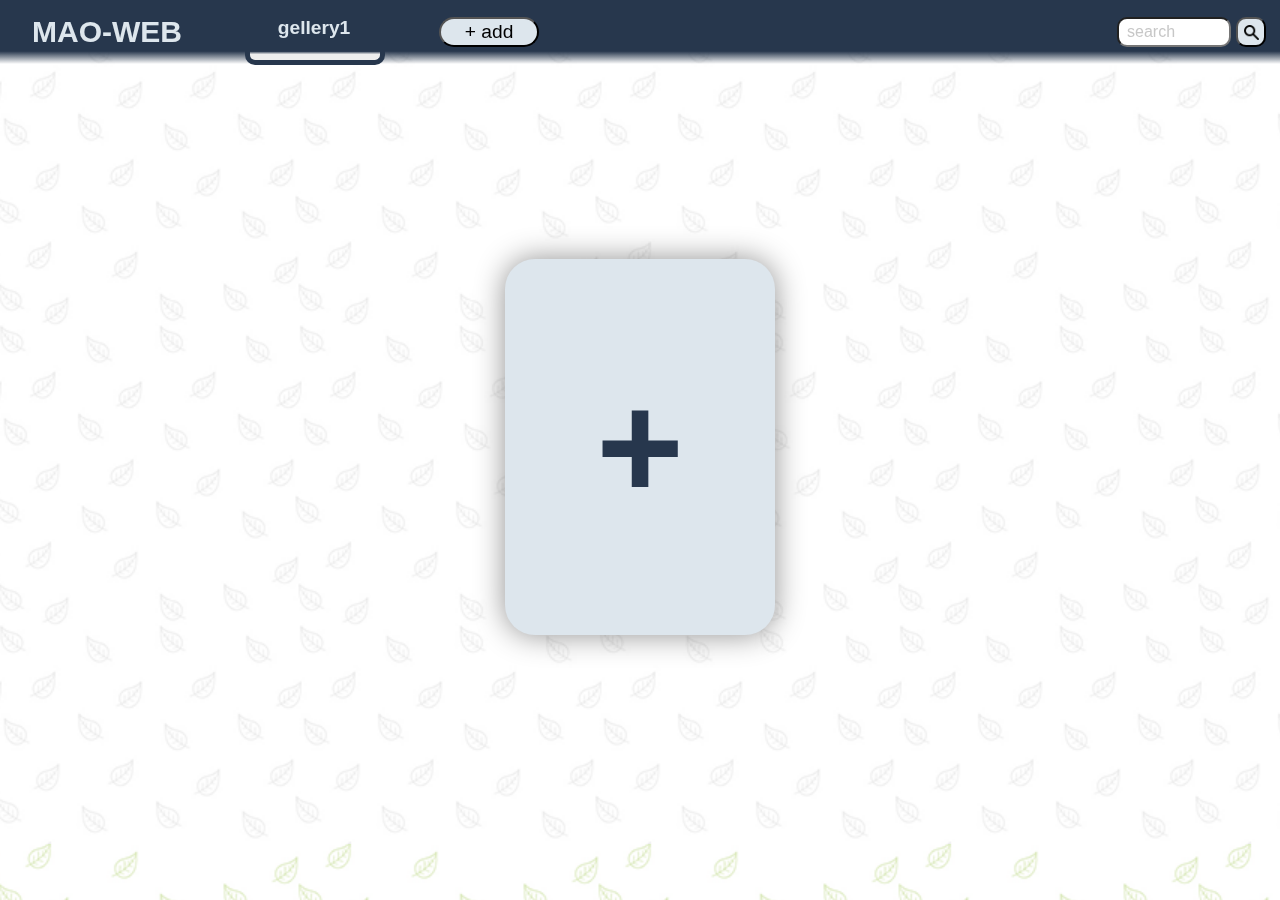
==== commit 6c6ebe50: "Add files via upload" ====
--- a/index.html
+++ b/index.html
@@ -11,11 +11,11 @@
 </head>
 
 <body>
-
+    <p class="display-off check-gallery-number">gallery1</p>
     <nav>
 
         <div class="open-phone-bar">
-            <hr class="pro">
+            <hr>
             <hr>
             <hr>
         </div>
@@ -32,11 +32,19 @@
                 </h1>
             </div>
             <div class="phone-bar">
-                <a class="nav-a">carolelle</a>
+                <div class="rename-gallery1">
+                    <P class="rename-p">re-name</P>
+                </div>
+                <p class="nav-p current-gallery-btn">gellery1</p>
 
-                <a class="nav-a">product</a>
+                <a href="gallery2.html" class="nav-a gallery2 display-off">gallery2</a>
 
-                <a class="nav-a">search-bar</a>
+                <a href="gallery3.html" class="nav-a gallery3 display-off">gallery3</a>
+                <div class="add-gallery-div display-off">
+                    <input type="text" maxlength="10" class="gallery-input ">
+                    <button class="add-gallery-button display-off">✔️</button>
+                </div>
+                <button class="add-gallery">+ add</button>
             </div>
         </div>
 
--- a/styles.css
+++ b/styles.css
@@ -11,6 +11,8 @@
 }
 
 nav {
+    position: relative;
+    z-index: 10;
     margin: 0;
     padding: 0;
     background: linear-gradient(to bottom, #27374D 80%, #ffffff50);
@@ -109,7 +111,7 @@
 
 
     17% {
-        text-shadow: white 0px 0px 5px;
+        text-shadow: #DDE6ED 0px 0px 5px;
     }
 
     34% {
@@ -129,6 +131,12 @@
     display: flex;
     align-items: center;
     height: 4rem;
+}
+
+.phone-bar {
+    text-align: center;
+    display: grid;
+    grid-template-columns: 200px 200px 200px 200px;
 }
 
 .nav-a {
@@ -136,13 +144,234 @@
     cursor: pointer;
     font-weight: bold;
     text-decoration: none;
-    text-underline-position: inherit;
-    margin: 0 3rem;
+    margin: 0;
     font-size: 1.2rem;
     transition: 0.15s;
 }
 
-
+.nav-p {
+    display: inline;
+    color: #DDE6ED;
+    font-weight: bold;
+    margin: 0;
+    font-size: 1.2rem;
+    transition: 0.15s;
+}
+
+.add-gallery {
+    justify-self: center;
+    transform: translateX(-25px);
+    cursor: pointer;
+    height: 30px;
+    width: 100px;
+    border-radius: 15px;
+    background-color: #DDE6ED;
+    margin: 0;
+    font-size: 1.2rem;
+    transition: 0.15s;
+    padding: 0.1rem 0.6rem;
+}
+
+.add-gallery:hover {
+    background-color: #9ebbd1;
+}
+
+
+.gallery-input {
+    justify-self: center;
+    font-size: 1.2rem;
+    border-style: none;
+    padding: 0 8px;
+    margin: 0;
+    height: 26px;
+    border-radius: 15px;
+    width: 80px;
+}
+
+.gallery-input:focus {
+    outline: none;
+    border: none;
+}
+
+.add-gallery-button {
+    cursor: pointer;
+    width: 2rem;
+    height: 1.8rem;
+    margin-right: 1rem;
+    font-size: 1.08rem;
+    border-radius: 10px;
+}
+
+.rename-gallery1 {
+    height: 0;
+    border-bottom-left-radius: 10px;
+    border-bottom-right-radius: 10px;
+    border-style: solid;
+    border-width: 5px;
+    border-top-style: none;
+    border-color: #27374D;
+    padding: 5px;
+    background: linear-gradient(to bottom, #eeeeee00 15%, #eeeeee 45%);
+    width: 120px;
+    position: absolute;
+    left: 245px;
+    top: 50px;
+    z-index: 100;
+    animation-duration: 0.04s;
+    animation-timing-function: ease-out;
+    animation-fill-mode: forwards;
+    overflow: hidden;
+}
+
+
+@keyframes open-rename-gal1 {
+    from {
+        height: 0;
+    }
+
+    to {
+        height: 26px;
+    }
+}
+
+@keyframes close-rename-gal1 {
+    from {
+        height: 26px;
+    }
+
+    to {
+        height: 0;
+    }
+}
+
+
+.rename-gallery2 {
+    height: 0;
+    overflow: hidden;
+    border-bottom-left-radius: 10px;
+    border-bottom-right-radius: 10px;
+    border-style: solid;
+    border-width: 5px;
+    border-top-style: none;
+    border-color: #27374D;
+    padding: 5px;
+    background: linear-gradient(to bottom, #eeeeee00 5%, #eeeeee 15%);
+    width: 120px;
+    position: absolute;
+    left: 445px;
+    top: 50px;
+    z-index: 100;
+    animation-duration: 0.08s;
+    animation-timing-function: ease-out;
+    animation-fill-mode: forwards;
+}
+
+.rename-gallery3 {
+    height: 0;
+    overflow: hidden;
+    border-bottom-left-radius: 10px;
+    border-bottom-right-radius: 10px;
+    border-style: solid;
+    border-width: 5px;
+    border-top-style: none;
+    border-color: #27374D;
+    padding: 5px;
+    background: linear-gradient(to bottom, #eeeeee00 5%, #eeeeee 15%);
+    width: 120px;
+    position: absolute;
+    left: 645px;
+    top: 50px;
+    z-index: 100;
+    animation-duration: 0.08s;
+    animation-timing-function: ease-out;
+    animation-fill-mode: forwards;
+}
+
+.rename-hr {
+    margin: 0;
+
+}
+
+.rename-btn-div {
+    width: 100%;
+    display: flex;
+    justify-content: space-between;
+}
+
+.delete-gallery-btn {
+    margin: 0.2rem 4px 0 4px;
+    color: rgb(181, 0, 0);
+    border-radius: 10px;
+}
+
+.close-rename-btn {
+    margin: 0.2rem 4px 0px 4px;
+    color: rgb(133, 133, 0);
+    border-radius: 10px;
+}
+
+.rename-p {
+    margin: 0.3rem 0;
+}
+
+.delete-p {
+    margin: 0.3rem 0;
+}
+
+.are-you-sure {
+    margin: 0.3rem 0;
+}
+
+@keyframes open-rename {
+    from {
+        height: 0;
+    }
+
+    to {
+        height: 52px;
+    }
+}
+
+@keyframes close-rename {
+    from {
+        height: 52px;
+    }
+
+    to {
+        height: 0;
+    }
+}
+
+
+@keyframes open-delete {
+    from {
+        height: 52px;
+    }
+
+    to {
+        height: 112px;
+    }
+}
+
+@keyframes close-delete {
+    from {
+        height: 52px;
+    }
+
+    to {
+        height: 0px;
+    }
+}
+
+@keyframes close-delete {
+    from {
+        height: 112px;
+    }
+
+    to {
+        height: 0px;
+    }
+}
 
 .nav-a:hover {
     text-shadow: #000000 0 0 3px;
@@ -163,12 +392,13 @@
 }
 
 .plus {
+
     margin: 6.1rem 0;
     display: flex;
     align-items: center;
     justify-content: center;
     cursor: pointer;
-    transition: 0.5s;
+    transition: 0.15s;
     width: 270px;
     height: 180px;
 }
@@ -182,7 +412,7 @@
 .plus-div {
     box-shadow: #00000070 0 0 30px;
     color: #27374D;
-    background-color: #F8F6F4;
+    background-color: #DDE6ED;
     display: flex;
     flex-direction: column;
     align-items: center;
@@ -193,6 +423,10 @@
     order: 100;
 }
 
+.plus:hover {
+    transform: scale(110%);
+}
+
 .search-bar img:hover {
     filter: brightness(120%);
 }
@@ -235,9 +469,10 @@
 }
 
 .img-div {
+    position: relative;
     box-shadow: #00000070 0 0 30px;
     color: #27374D;
-    background-color: #F8F6F4;
+    background-color: #eeeeee;
     display: flex;
     flex-direction: column;
     align-items: center;
@@ -253,10 +488,10 @@
     align-items: center;
     margin-right: 14px;
     padding: auto;
-    background-color: #9DB2BF;
+    background-color: #DDE6ED;
     font-size: 1.4rem;
     height: 30px;
-    width: 34px;
+    width: 30px;
     border-radius: 10px;
 }
 
@@ -266,7 +501,7 @@
 }
 
 .submit:hover {
-    background-color: #526D82;
+    background-color: #9ebbd1;
 }
 
 .submit:active {
@@ -295,11 +530,15 @@
     color: #c7c7c7;
 }
 
+.rename {
+    position: absolute;
+}
+
 .search-input:focus {
     outline: none;
     border-style: solid;
     border-color: #8399a7;
-    width: 250px;
+    width: 230px;
     box-shadow: #9DB2BF 0 0 10px;
 }
 
@@ -433,7 +672,7 @@
     width: 50px;
     height: 50px;
     border-radius: 50%;
-    color: aliceblue;
+    color: #DDE6ED;
     position: absolute;
     top: 20px;
     right: 20px;
@@ -455,7 +694,7 @@
     margin: 0;
     padding: 0;
     height: 20px;
-    color: aliceblue;
+    color: #DDE6ED;
 }
 
 .buttons a {
@@ -479,6 +718,7 @@
     border-radius: 20px;
 }
 
+
 .button:hover {
     transform: translateY(-3px);
     box-shadow: #00000060 0 6px 15px;
@@ -494,6 +734,7 @@
 }
 
 .view-btn {
+    color: #eeeeee;
     cursor: pointer;
     overflow: hidden;
     background: linear-gradient(0.90turn, #3ba7ff, #27374D);
@@ -505,9 +746,11 @@
 }
 
 .download-btn a {
-    color: white;
-    padding: 0.5rem;
+    color: #eeeeee;
+    padding: 0;
     cursor: pointer;
+    font-size: 1.2rem;
+    transform: translateY(1px)
 }
 
 .ani-div {
@@ -561,7 +804,7 @@
 
 .add-image-form {
     border-radius: 40px;
-    background-color: white;
+    background-color: #eeeeee;
     padding: 2rem 2rem 1rem;
     row-gap: 2rem;
 }
@@ -573,15 +816,17 @@
 }
 
 .cancel-btn {
-    color: white;
+    cursor: pointer;
+    color: #eeeeee;
     overflow: hidden;
     margin-top: 2rem;
     background: linear-gradient(0.90turn, #dfdc22, #ae9329);
 }
 
 .add-btn {
+    cursor: pointer;
     background: linear-gradient(0.90turn, #0cee00, #009440);
-    color: white;
+    color: #eeeeee;
     margin-top: 2rem;
     border: none;
     padding: 0px;
@@ -617,7 +862,7 @@
 }
 
 .add-image-form input {
-    background-color: #dce9f5;
+    background-color: #DDE6ED;
     border-color: #c4d9e4;
     border-style: solid;
     border-width: 3px;
@@ -646,7 +891,7 @@
 
 .add-image-form .description {
     border-width: 3px;
-    background-color: #dce9f5;
+    background-color: #DDE6ED;
     border-color: #c4d9e4;
     border-style: solid;
     font-size: 1.1rem;
@@ -714,11 +959,11 @@
 
 
     .open-phone-bar:hover {
-        border-color: #526D82;
+        border-color: #9ebbd1;
     }
 
     .open-phone-bar:hover>hr {
-        background-color: #526D82;
+        background-color: #9ebbd1;
     }
 
     .open-phone-bar hr {
